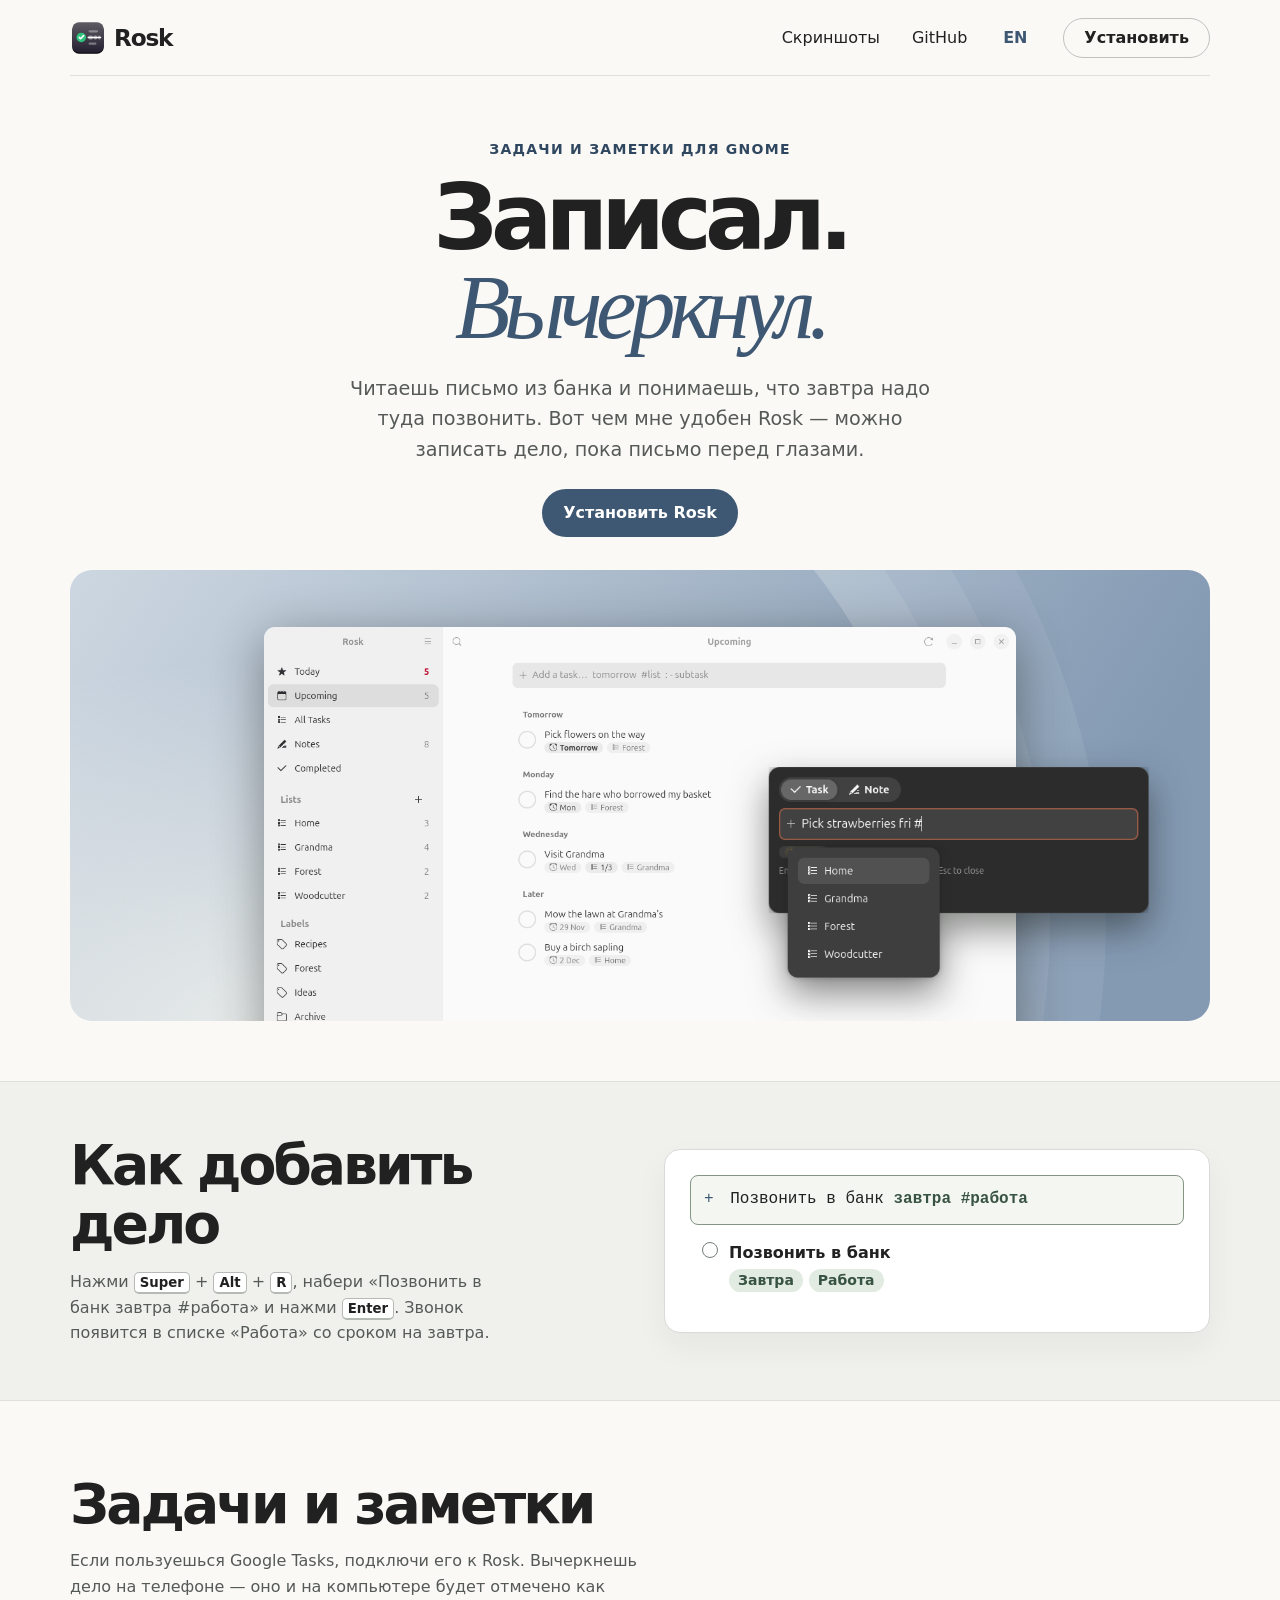
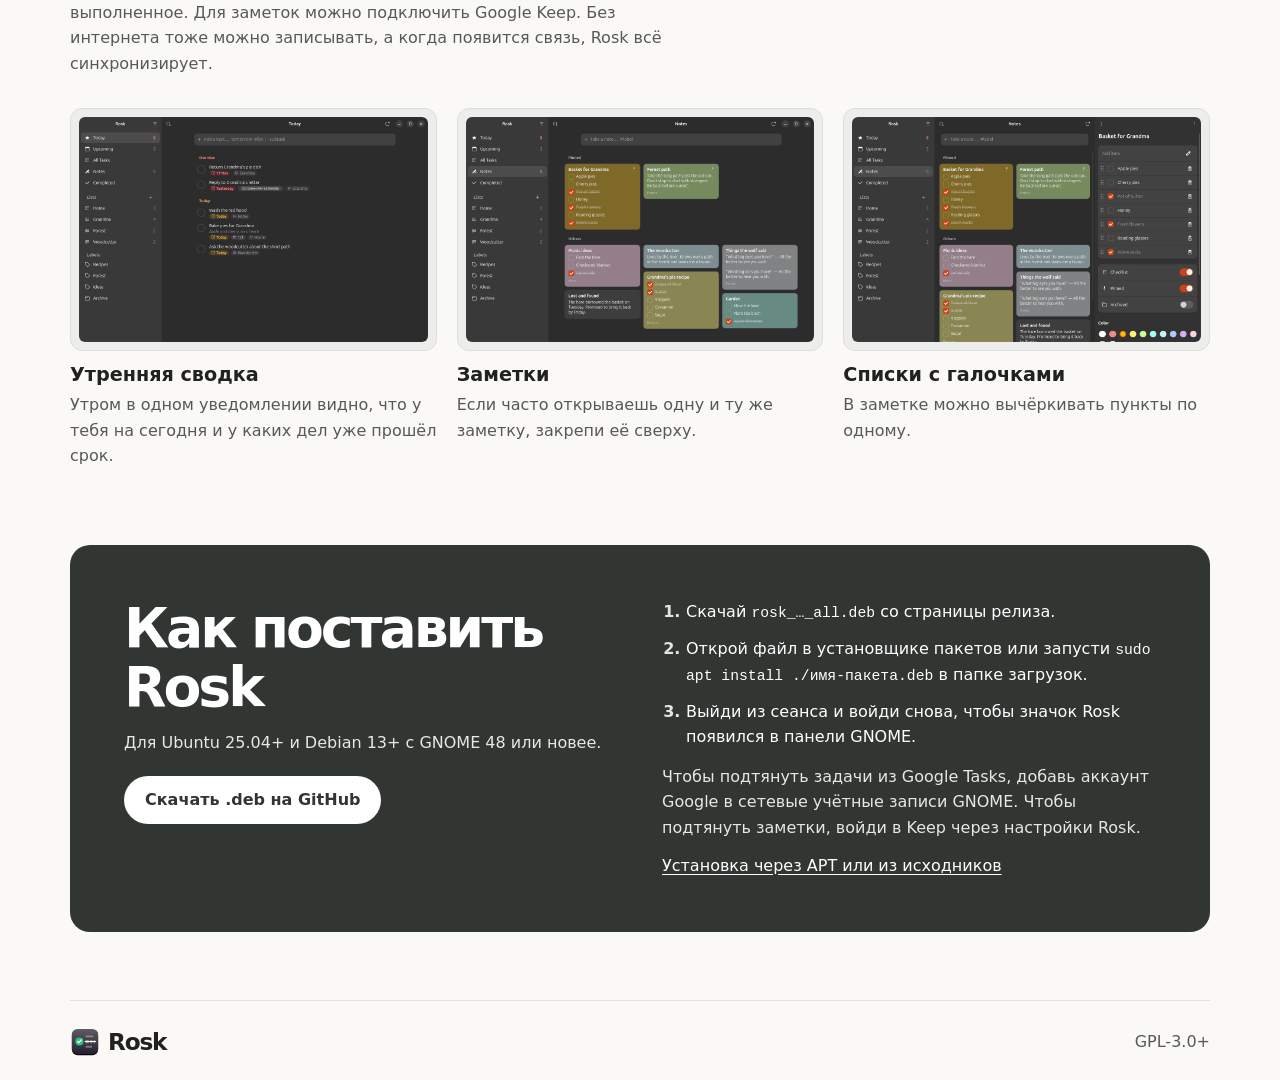
==== ru/index.html @ 100b7822 "Make English the default Rosk landing page" ====
<!doctype html>
<html lang="ru">
<head>
  <meta charset="utf-8">
  <meta name="viewport" content="width=device-width, initial-scale=1">
  <meta name="description" content="Записал. Вычеркнул. Rosk — задачи и заметки для GNOME с быстрым вводом, утренней сводкой и синхронизацией с Google.">
  <meta name="theme-color" content="#faf9f6">
  <title>Rosk — задачи и заметки для GNOME</title>
  <link rel="canonical" href="https://miamibc.github.io/rosk/ru/">
  <link rel="alternate" hreflang="en" href="https://miamibc.github.io/rosk/">
  <link rel="alternate" hreflang="ru" href="https://miamibc.github.io/rosk/ru/">
  <link rel="alternate" hreflang="x-default" href="https://miamibc.github.io/rosk/">
  <link rel="icon" href="../rosk-assets/rosk.svg" type="image/svg+xml">
  <link rel="stylesheet" href="../rosk-assets/style.css">
  <script src="../rosk-assets/site.js" defer></script>
</head>
<body>
  <header class="shell top">
    <a class="brand" href="./" aria-label="Rosk, главная"><img src="../rosk-assets/rosk.svg" alt="" width="36" height="36">Rosk</a>
    <nav aria-label="Навигация">
      <a href="#screens">Скриншоты</a>
      <a href="https://github.com/miamibc/rosk">GitHub</a>
      <a class="language" href="../" hreflang="en" lang="en" aria-label="Read in English">EN</a>
      <a class="button outline" href="#install">Установить</a>
    </nav>
  </header>

  <main>
    <section class="shell hero" aria-labelledby="hero-title">
      <div class="hero-copy">
        <p class="eyebrow">Задачи и заметки для GNOME</p>
        <h1 id="hero-title">Записал.<br><em>Вычеркнул.</em></h1>
        <p class="lede">Читаешь письмо из банка и понимаешь, что завтра надо туда позвонить. Вот чем мне удобен Rosk — можно записать дело, пока письмо перед глазами.</p>
        <a class="button primary" href="#install">Установить Rosk</a>
      </div>
      <div class="hero-visual">
        <img class="main-shot" src="../rosk-assets/upcoming-light.png" alt="Окно Rosk с предстоящими задачами в светлой теме" width="1180" height="760">
        <img class="quick-shot" src="../rosk-assets/quick-add.png" alt="Окно быстрого ввода с подсказками списков" width="531" height="342">
      </div>
    </section>

    <section class="capture" aria-labelledby="capture-title">
      <div class="shell capture-inner">
        <div>
          <h2 id="capture-title">Как добавить дело</h2>
          <p>Нажми <kbd>Super</kbd> + <kbd>Alt</kbd> + <kbd>R</kbd>, набери «Позвонить в банк завтра #работа» и нажми <kbd>Enter</kbd>. Звонок появится в списке «Работа» со сроком на завтра.</p>
        </div>
        <div class="example">
          <p class="example-input"><span aria-hidden="true">+</span> Позвонить в банк <strong>завтра</strong> <strong>#работа</strong></p>
          <div class="example-result">
            <span class="check-ring" aria-hidden="true"></span>
            <div>Позвонить в банк<div class="labels"><span>Завтра</span><span>Работа</span></div></div>
          </div>
        </div>
      </div>
    </section>

    <section class="shell screens" id="screens" aria-labelledby="screens-title">
      <h2 id="screens-title">Задачи и заметки</h2>
      <p class="section-lede">Если пользуешься Google Tasks, подключи его к Rosk. Вычеркнешь дело на телефоне — оно и на компьютере будет отмечено как выполненное. Для заметок можно подключить Google Keep. Без интернета тоже можно записывать, а когда появится связь, Rosk всё синхронизирует.</p>
      <div class="gallery">
        <figure>
          <a class="screenshot" href="../rosk-assets/today.png" aria-label="Увеличить скриншот задач на сегодня"><img src="../rosk-assets/today.png" alt="Задачи на сегодня и просроченные задачи в тёмной теме" width="1180" height="760" loading="lazy"></a>
          <figcaption><h3>Утренняя сводка</h3><p>Утром в одном уведомлении видно, что у тебя на сегодня и у каких дел уже прошёл срок.</p></figcaption>
        </figure>
        <figure>
          <a class="screenshot" href="../rosk-assets/notes.png" aria-label="Увеличить скриншот заметок"><img src="../rosk-assets/notes.png" alt="Сетка цветных и закреплённых заметок в тёмной теме" width="1180" height="760" loading="lazy"></a>
          <figcaption><h3>Заметки</h3><p>Если часто открываешь одну и ту же заметку, закрепи её сверху.</p></figcaption>
        </figure>
        <figure>
          <a class="screenshot" href="../rosk-assets/note-editor.png" aria-label="Увеличить скриншот редактора списка"><img src="../rosk-assets/note-editor.png" alt="Редактор заметки со списком и флажками" width="1180" height="760" loading="lazy"></a>
          <figcaption><h3>Списки с галочками</h3><p>В заметке можно вычёркивать пункты по одному.</p></figcaption>
        </figure>
      </div>
    </section>

    <section class="shell install" id="install" aria-labelledby="install-title">
      <div class="install-card">
        <div>
          <h2 id="install-title">Как поставить Rosk</h2>
          <p>Для Ubuntu 25.04+ и Debian 13+ с GNOME 48 или новее.</p>
          <a class="button primary" href="https://github.com/miamibc/rosk/releases/latest">Скачать .deb на GitHub</a>
        </div>
        <div>
          <ol class="steps">
            <li>Скачай <code>rosk_…_all.deb</code> со страницы релиза.</li>
            <li>Открой файл в установщике пакетов или запусти <code>sudo apt install ./имя-пакета.deb</code> в папке загрузок.</li>
            <li>Выйди из сеанса и войди снова, чтобы значок Rosk появился в панели GNOME.</li>
          </ol>
          <p class="setup">Чтобы подтянуть задачи из Google Tasks, добавь аккаунт Google в сетевые учётные записи GNOME. Чтобы подтянуть заметки, войди в Keep через настройки Rosk.</p>
          <a class="text-link" href="https://github.com/miamibc/rosk/blob/master/README.ru.md#установка">Установка через APT или из исходников</a>
        </div>
      </div>
    </section>
  </main>

  <footer class="shell footer">
    <a class="brand" href="./"><img src="../rosk-assets/rosk.svg" alt="" width="30" height="30">Rosk</a>
    <a href="https://github.com/miamibc/rosk/blob/master/LICENSE">GPL-3.0+</a>
  </footer>

  <dialog class="lightbox" aria-label="Скриншот Rosk">
    <form method="dialog"><button type="submit" aria-label="Закрыть скриншот">×</button></form>
    <img alt="">
  </dialog>
</body>
</html>
---- rosk-assets/style.css ----
:root {
  color-scheme: light;
  --ink: #202120;
  --muted: #565a57;
  --paper: #faf9f6;
  --line: #e2e0da;
  --accent: #3e5873;
  --accent-deep: #304760;
  font: 16px/1.6 system-ui, sans-serif;
}

* { box-sizing: border-box; }
html { scroll-behavior: smooth; }
body { margin: 0; color: var(--ink); background: var(--paper); }
img { display: block; max-width: 100%; height: auto; }
a { color: inherit; }
a:focus-visible, button:focus-visible { outline: 3px solid var(--accent); outline-offset: 4px; }
h1, h2, h3, p, figure { margin: 0; }
h1, h2, h3 { line-height: 1.06; }
h2 { font-size: clamp(2rem, 4.6vw, 3.45rem); letter-spacing: -.055em; }
.shell { width: min(1140px, calc(100% - 88px)); margin-inline: auto; }

.top, .footer { display: flex; justify-content: space-between; align-items: center; gap: 20px; }
.top { min-height: 76px; border-bottom: 1px solid var(--line); }
.brand { display: inline-flex; align-items: center; gap: 8px; font-weight: 800; font-size: 1.45rem; letter-spacing: -.05em; text-decoration: none; }
nav { display: flex; align-items: center; gap: clamp(12px, 3vw, 32px); }
nav a, .footer a { text-decoration: none; }
nav a:hover, .footer a:hover { color: var(--accent); }
.language {
  display: inline-grid;
  place-items: center;
  min-width: 32px;
  min-height: 40px;
  color: var(--accent);
  font-weight: 700;
}

.button {
  display: inline-flex;
  align-items: center;
  justify-content: center;
  min-height: 48px;
  padding: 10px 20px;
  border: 1px solid transparent;
  border-radius: 999px;
  font-weight: 700;
  text-align: center;
  text-decoration: none;
}
.top .button { min-height: 40px; padding-block: 5px; }
.outline { border-color: #bfc2bf; }
.outline:hover { border-color: var(--accent); color: var(--accent); }
.primary { background: var(--accent); color: white; }
.primary:hover { background: var(--accent-deep); }

.eyebrow {
  color: var(--accent-deep);
  font-size: .875rem;
  font-weight: 750;
  text-transform: uppercase;
  letter-spacing: .09em;
  margin-bottom: 14px;
}
.hero { padding-block: 62px 60px; }
.hero-copy { text-align: center; }
.hero h1 {
  font-size: clamp(2.8rem, 7.1vw, 6.65rem);
  letter-spacing: -.076em;
  line-height: .97;
  text-wrap: balance;
}
.hero h1 em {
  color: var(--accent);
  font-family: Georgia, serif;
  font-weight: 400;
  letter-spacing: -.07em;
}
.lede { color: var(--muted); font-size: clamp(1rem, 1.8vw, 1.2rem); max-width: 48ch; margin: 22px auto 0; }
.hero-copy .button { margin-top: 23px; }
.hero-visual {
  position: relative;
  isolation: isolate;
  overflow: hidden;
  margin-top: 33px;
  border-radius: 22px;
  min-height: 0;
  padding: 5% 17% 0;
  background:
    radial-gradient(ellipse at 23% 105%, #eef0ed 0, transparent 58%),
    linear-gradient(122deg, #cdd7e1, #849ab3 84%);
}
.hero-visual::before {
  position: absolute;
  z-index: -1;
  inset: -48% auto auto -24%;
  width: 100%;
  aspect-ratio: 1;
  border: 1px solid #ffffff45;
  border-radius: 50%;
  box-shadow: 0 0 0 56px #ffffff15, 0 0 0 112px #ffffff14, 0 0 0 168px #ffffff12;
  content: "";
}
.main-shot {
  width: 100%;
  border-radius: 11px;
  margin-bottom: -12%;
  box-shadow: 0 12px 50px #171b1870;
}
.quick-shot { position: absolute; width: 34%; bottom: 1%; right: 5%; filter: drop-shadow(0 16px 18px #181b1880); }

.capture { background: #f0f1ed; border-block: 1px solid var(--line); }
.capture-inner { display: grid; grid-template-columns: 1fr 1fr; gap: 48px; align-items: center; padding-block: 54px; }
.capture-inner > div:first-child > p:last-child { color: var(--muted); max-width: 42ch; margin-top: 16px; }
kbd { display: inline-block; padding: 0 5px; border: 1px solid #b5bab5; border-bottom-width: 2px; border-radius: 5px; font: 650 .83em/1.45 system-ui, sans-serif; color: var(--ink); background: #fff; }
.example { background: white; border: 1px solid #d8dbd8; border-radius: 16px; padding: clamp(14px, 2.5vw, 25px); box-shadow: 0 14px 32px #2227220d; }
.example-input {
  padding: 11px 13px;
  border: 1px solid #849485;
  border-radius: 8px;
  background: #f3f6f1;
  font: 500 clamp(.83rem, 1.4vw, 1rem)/1.6 ui-monospace, monospace;
}
.example-input > span { margin-right: 7px; color: var(--accent); }
.example-input strong { color: #385342; }
.example-result { display: flex; gap: 11px; padding: 15px 12px; font-weight: 680; align-items: baseline; }
.check-ring { width: 16px; height: 16px; border-radius: 50%; border: 1.5px solid #757e76; flex: 0 0 auto; }
.labels { display: flex; gap: 6px; margin-top: 4px; }
.labels span { font-size: .875rem; border-radius: 999px; color: #385342; background: #e1ebe1; padding: 0 9px; }

.screens { padding-block: 74px 72px; }
.section-lede { color: var(--muted); max-width: 60ch; margin-block: 15px 32px; }
.gallery { display: grid; grid-template-columns: repeat(3, minmax(0, 1fr)); gap: 20px; }
.gallery figure { min-width: 0; }
.screenshot { display: block; border: 1px solid #dcdfdc; border-radius: 12px; padding: 8px; overflow: hidden; cursor: zoom-in; background: #edeeec; }
.screenshot img { width: 100%; border-radius: 6px; transition: transform .2s ease; }
.screenshot:hover img { transform: scale(1.02); }
figcaption { padding-block: 14px 4px; }
figcaption h3 { font-size: 1.2rem; }
figcaption p { color: var(--muted); margin-top: 7px; }

.install { padding-bottom: 68px; }
.install-card {
  display: grid;
  grid-template-columns: 1fr 1fr;
  gap: 44px;
  padding: clamp(22px, 4.5vw, 54px);
  border-radius: 20px;
  color: #fff;
  background: #313632;
}
.install-card .eyebrow { color: #e1e6e2; }
.install-card p:not(.eyebrow) { color: #e6e8e6; margin-top: 14px; }
.install-card .button { margin-top: 20px; background: white; color: #313632; }
.install-card .button:hover { background: #e6ebe6; }
.install-card a:focus-visible { outline-color: white; }
.steps { padding-left: 24px; margin: 0; }
.steps li + li { margin-top: 10px; }
.steps li::marker { color: #e0e5e0; font-weight: 750; }
code { font-size: .92em; overflow-wrap: anywhere; }
.text-link { display: inline-block; margin-top: 12px; text-underline-offset: 3px; }
.footer { justify-content: flex-start; padding-block: 22px; border-top: 1px solid var(--line); color: var(--muted); flex-wrap: wrap; }
.footer .brand { margin-right: auto; color: var(--ink); }
.lightbox { border: 0; padding: 0; background: transparent; max-width: 94vw; max-height: 94dvh; }
.lightbox::backdrop { background: #161916e8; }
.lightbox img { max-height: min(82dvh, 760px); object-fit: contain; margin-inline: auto; }
.lightbox form { text-align: right; padding: 6px; }
.lightbox button { cursor: pointer; border: 0; border-radius: 50%; width: 40px; height: 40px; font: 1.5rem/1 system-ui; color: var(--ink); background: white; }

@media (max-width: 850px) {
  .shell { width: calc(100% - 48px); }
  .hero { padding-block: 47px; }
  .hero-visual { padding-inline: 11%; }
  .capture-inner { gap: 26px; }
}
@media (max-width: 680px) {
  .shell { width: calc(100% - 32px); }
  .top { min-height: 62px; gap: 8px; }
  nav a[href="#screens"] { display: none; }
  nav { gap: 9px; font-size: .875rem; }
  .top .button { padding-inline: 11px; }
  .hero { padding-block: 40px; }
  .hero h1 { font-size: clamp(2.45rem, 8.8vw, 3.75rem); }
  .hero-visual { border-radius: 14px; padding-inline: 8%; }
  .quick-shot { width: 42%; right: 3%; }
  .capture-inner, .gallery, .install-card { grid-template-columns: 1fr; }
  .capture-inner { padding-block: 38px; }
  .gallery, .install-card { gap: 24px; }
  .screens { padding-block: 47px; }
  .install { padding-bottom: 44px; }
}
@media (prefers-reduced-motion: reduce) {
  html { scroll-behavior: auto; }
  .screenshot img { transition: none; }
}
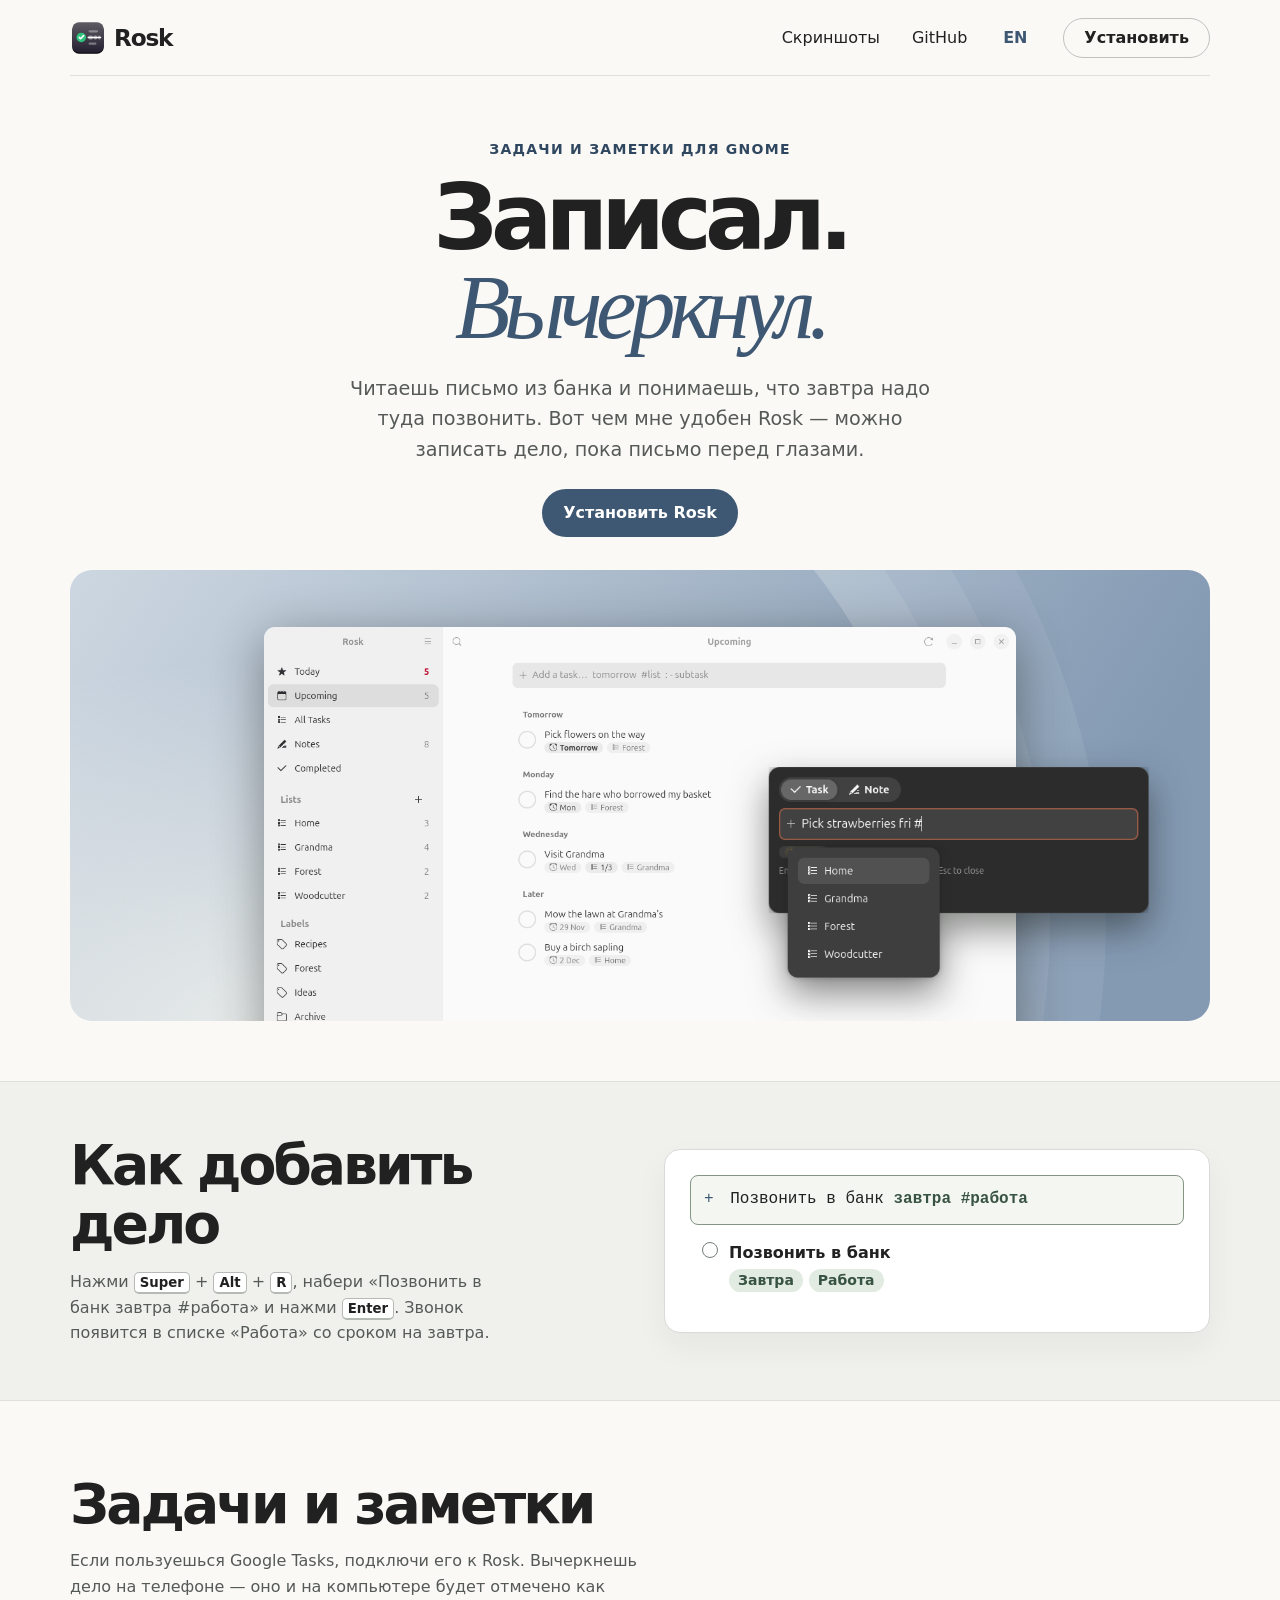
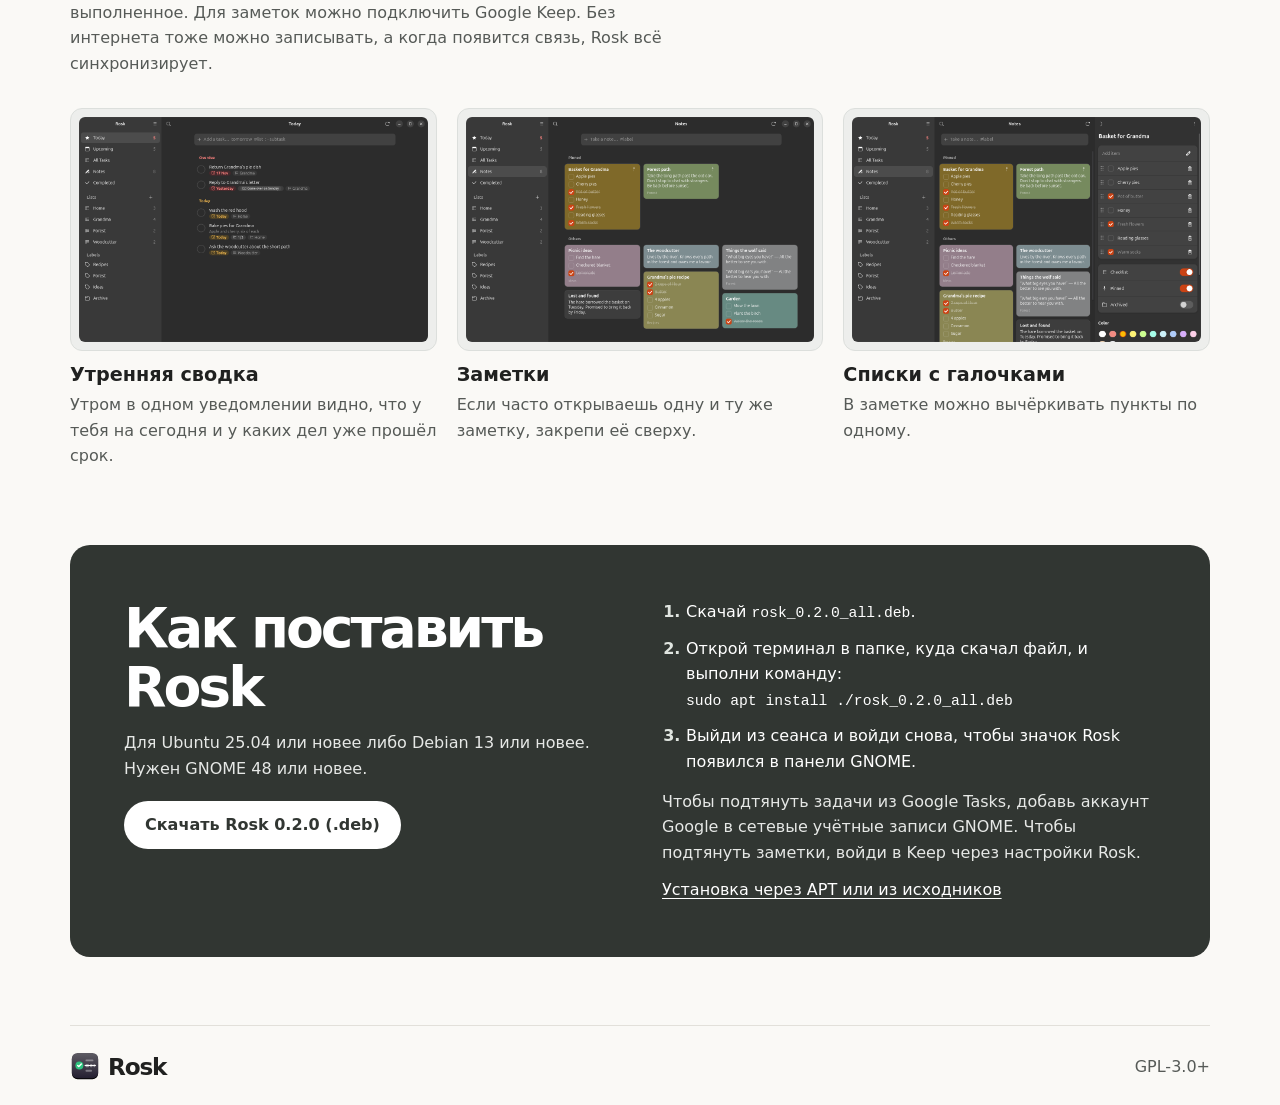
==== commit c60e5e5d: "Link Rosk installation to the latest versioned Debian package" ====
--- a/ru/index.html
+++ b/ru/index.html
@@ -78,13 +78,13 @@
       <div class="install-card">
         <div>
           <h2 id="install-title">Как поставить Rosk</h2>
-          <p>Для Ubuntu 25.04+ и Debian 13+ с GNOME 48 или новее.</p>
-          <a class="button primary" href="https://github.com/miamibc/rosk/releases/latest">Скачать .deb на GitHub</a>
+          <p>Для Ubuntu 25.04 или новее либо Debian 13 или новее. Нужен GNOME 48 или новее.</p>
+          <a class="button primary" data-release-download href="https://github.com/miamibc/rosk/releases/download/v0.2.0/rosk_0.2.0_all.deb"><span>Скачать Rosk <span data-release-version>0.2.0</span> (.deb)</span></a>
         </div>
         <div>
           <ol class="steps">
-            <li>Скачай <code>rosk_…_all.deb</code> со страницы релиза.</li>
-            <li>Открой файл в установщике пакетов или запусти <code>sudo apt install ./имя-пакета.deb</code> в папке загрузок.</li>
+            <li>Скачай <code data-release-file>rosk_0.2.0_all.deb</code>.</li>
+            <li>Открой терминал в папке, куда скачал файл, и выполни команду:<br><code>sudo apt install ./<span data-release-file>rosk_0.2.0_all.deb</span></code></li>
             <li>Выйди из сеанса и войди снова, чтобы значок Rosk появился в панели GNOME.</li>
           </ol>
           <p class="setup">Чтобы подтянуть задачи из Google Tasks, добавь аккаунт Google в сетевые учётные записи GNOME. Чтобы подтянуть заметки, войди в Keep через настройки Rosk.</p>
